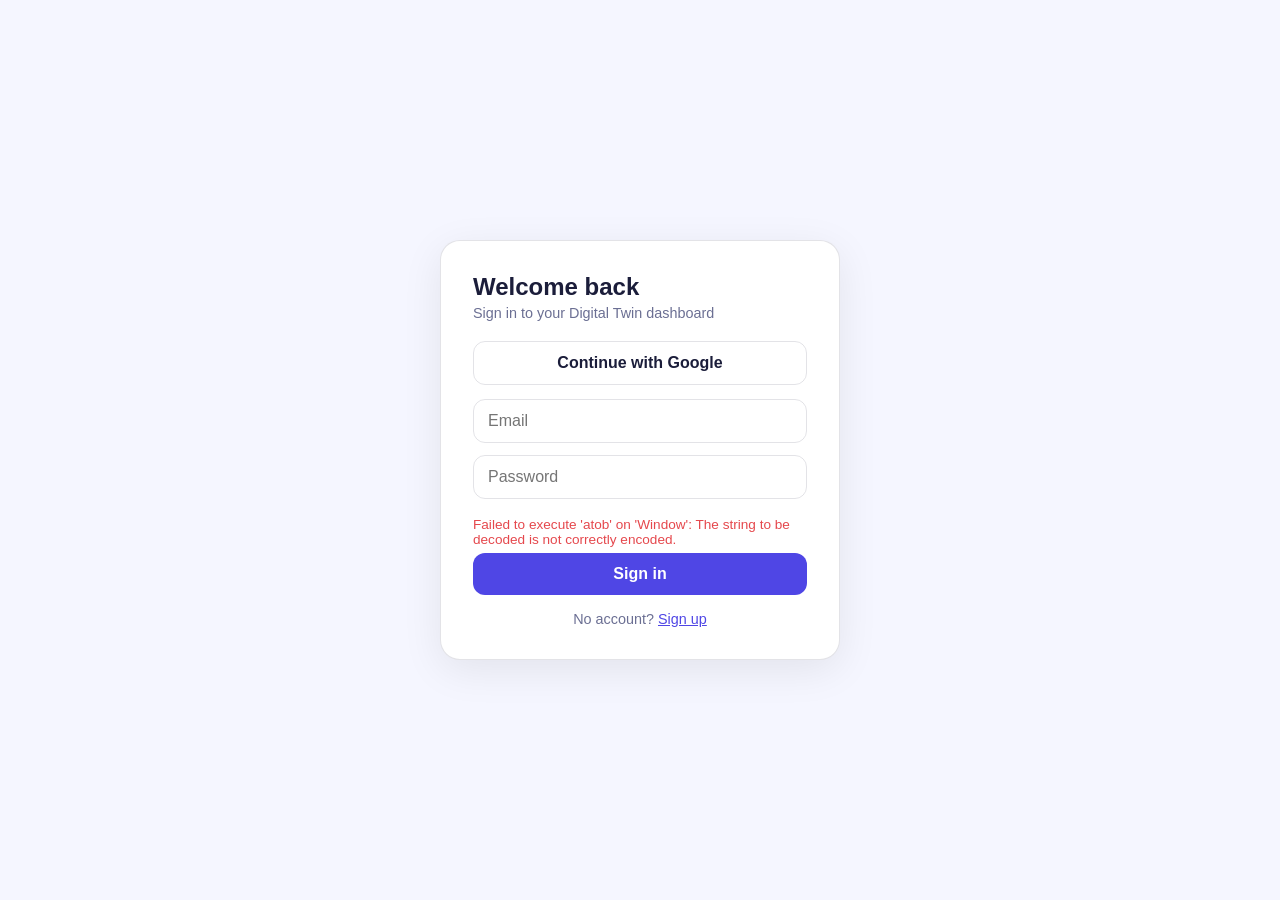
==== web_backend/templates/auth/sign_in.html @ a15146c2 "Add sign-in, sign-up, and SSO callback templates for user authentication" ====
<!doctype html><html lang="en"><head><meta charset="utf-8"><meta name="viewport" content="width=device-width,initial-scale=1"><title>Sign in</title><style>
:root{--bg:#f5f6ff;--card:#fff;--t:#1b1d3a;--m:#6b6f93;--a:#4f46e5;--b:rgba(27,29,58,.12)}
@media(prefers-color-scheme:dark){:root{--bg:#0f1020;--card:#191a33;--t:#f1f2ff;--m:#a0a4cc;--b:rgba(255,255,255,.12)}}
*{box-sizing:border-box}body{margin:0;min-height:100vh;display:grid;place-items:center;background:var(--bg);color:var(--t);font-family:Inter,'Segoe UI',sans-serif;padding:16px}
.c{width:100%;max-width:400px;background:var(--card);border:1px solid var(--b);border-radius:20px;padding:32px;box-shadow:0 10px 40px rgba(0,0,0,.08)}
h1{margin:0 0 4px;font-size:1.5rem}p.s{margin:0 0 20px;color:var(--m);font-size:.9rem}
input{width:100%;padding:12px 14px;margin-bottom:12px;border:1px solid var(--b);border-radius:12px;background:transparent;color:var(--t);font-size:1rem}
button{width:100%;padding:12px;border:0;border-radius:12px;background:var(--a);color:#fff;font-size:1rem;font-weight:600;cursor:pointer}
button.g{background:transparent;color:var(--t);border:1px solid var(--b);margin-bottom:14px}
.e{color:#e5484d;font-size:.85rem;min-height:1.2em;margin:6px 0}.f{text-align:center;margin-top:16px;font-size:.9rem;color:var(--m)}a{color:var(--a)}
</style></head><body><div class="c">
<h1>Welcome back</h1><p class="s">Sign in to your Digital Twin dashboard</p>
<button class="g" id="g">Continue with Google</button>
<input id="em" type="email" placeholder="Email" autocomplete="email"><input id="pw" type="password" placeholder="Password" autocomplete="current-password">
<div class="e" id="err"></div><button id="go">Sign in</button>
<div class="f" id="dev" style="display:none"><a href="/dashboard">Continue in dev mode</a></div>
<div class="f">No account? <a href="/sign-up">Sign up</a></div></div><script>
const PK="{{ clerk_pk }}";
const $=id=>document.getElementById(id);
const err=m=>$("err").textContent=m||"";
async function loadClerk(){
  if(!PK){err("Clerk is not configured on this server.");$("dev").style.display="block";return null;}
  const host=atob(PK.split("_")[2]).slice(0,-1);
  await new Promise((ok,bad)=>{const s=document.createElement("script");s.async=true;s.crossOrigin="anonymous";
    s.setAttribute("data-clerk-publishable-key",PK);
    s.src="https://"+host+"/npm/@clerk/clerk-js@5/dist/clerk.browser.js";s.onload=ok;s.onerror=()=>bad(new Error("Could not load Clerk"));document.head.appendChild(s);});
  await window.Clerk.load();return window.Clerk;
}
async function finish(clerk,sessionId){
  await clerk.setActive({session:sessionId});
  const u=clerk.user,email=u.primaryEmailAddress?u.primaryEmailAddress.emailAddress:"";
  await fetch("/api/auth/session",{method:"POST",headers:{"Content-Type":"application/json"},body:JSON.stringify({clerk_user_id:u.id,email})});
  location.href="/dashboard";
}
function msg(e){return (e.errors&&e.errors[0]&&(e.errors[0].longMessage||e.errors[0].message))||e.message||"Something went wrong";}
async function google(clerk,mode){
  try{const r=location.origin+"/sso-callback";
    const f=mode==="up"?clerk.client.signUp:clerk.client.signIn;
    await f.authenticateWithRedirect({strategy:"oauth_google",redirectUrl:r,redirectUrlComplete:r});}catch(e){err(msg(e));}
}
</script>
<script>
let C=null;loadClerk().then(c=>C=c).catch(e=>err(e.message));
$("go").onclick=async()=>{err("");if(!C)return err("Clerk not ready");
 try{const r=await C.client.signIn.create({identifier:$("em").value.trim(),password:$("pw").value});
  if(r.status==="complete")await finish(C,r.createdSessionId);else err("Extra verification needed: "+r.status);}catch(e){err(msg(e));}};
$("g").onclick=()=>C?google(C,"in"):err("Clerk not ready");
</script></body></html>
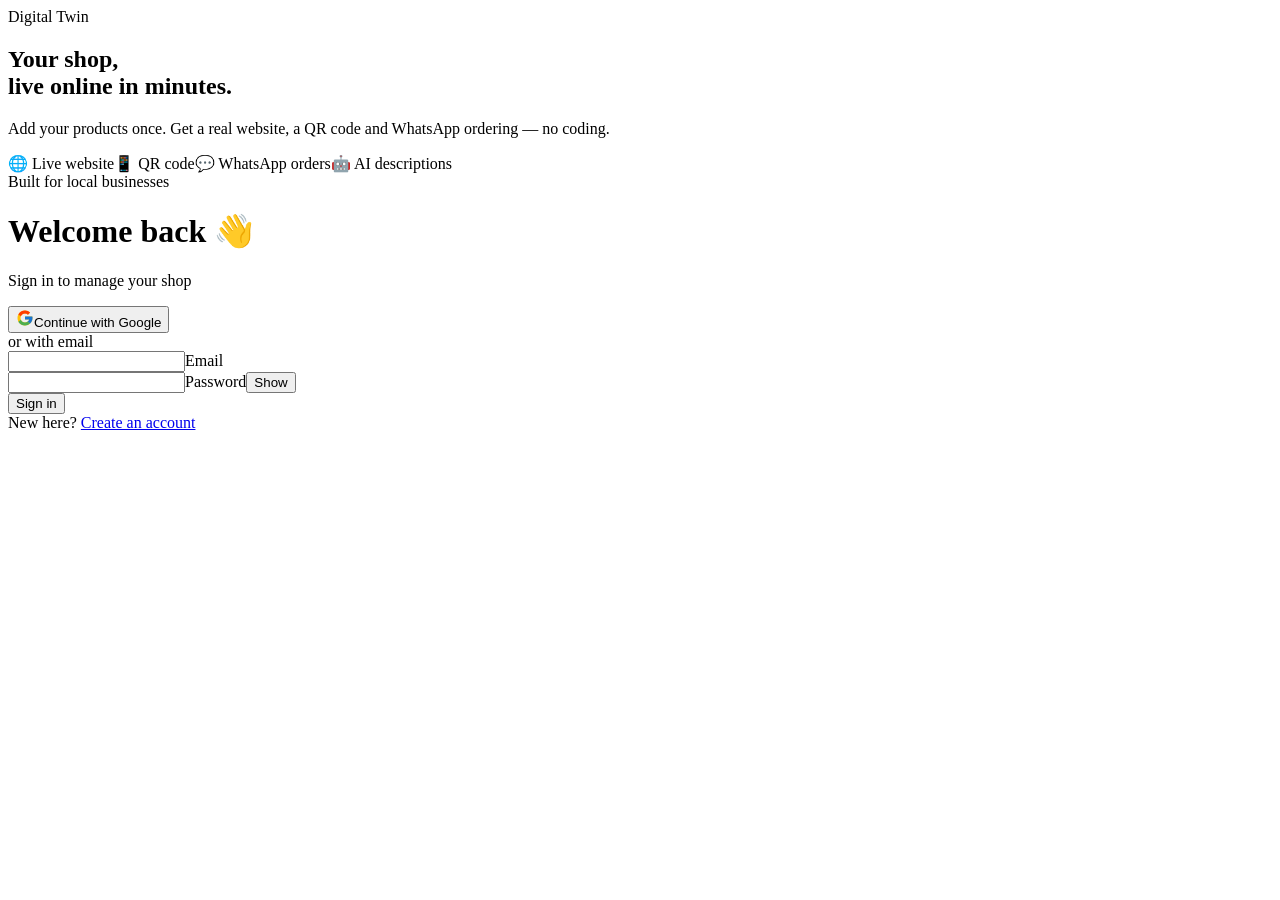
==== commit 494868b3: "Add authentication styles and scripts, along with favicon and logo SVGs - Created auth.css for styli" ====
--- a/web_backend/templates/auth/sign_in.html
+++ b/web_backend/templates/auth/sign_in.html
@@ -1,48 +1,18 @@
-<!doctype html><html lang="en"><head><meta charset="utf-8"><meta name="viewport" content="width=device-width,initial-scale=1"><title>Sign in</title><style>
-:root{--bg:#f5f6ff;--card:#fff;--t:#1b1d3a;--m:#6b6f93;--a:#4f46e5;--b:rgba(27,29,58,.12)}
-@media(prefers-color-scheme:dark){:root{--bg:#0f1020;--card:#191a33;--t:#f1f2ff;--m:#a0a4cc;--b:rgba(255,255,255,.12)}}
-*{box-sizing:border-box}body{margin:0;min-height:100vh;display:grid;place-items:center;background:var(--bg);color:var(--t);font-family:Inter,'Segoe UI',sans-serif;padding:16px}
-.c{width:100%;max-width:400px;background:var(--card);border:1px solid var(--b);border-radius:20px;padding:32px;box-shadow:0 10px 40px rgba(0,0,0,.08)}
-h1{margin:0 0 4px;font-size:1.5rem}p.s{margin:0 0 20px;color:var(--m);font-size:.9rem}
-input{width:100%;padding:12px 14px;margin-bottom:12px;border:1px solid var(--b);border-radius:12px;background:transparent;color:var(--t);font-size:1rem}
-button{width:100%;padding:12px;border:0;border-radius:12px;background:var(--a);color:#fff;font-size:1rem;font-weight:600;cursor:pointer}
-button.g{background:transparent;color:var(--t);border:1px solid var(--b);margin-bottom:14px}
-.e{color:#e5484d;font-size:.85rem;min-height:1.2em;margin:6px 0}.f{text-align:center;margin-top:16px;font-size:.9rem;color:var(--m)}a{color:var(--a)}
-</style></head><body><div class="c">
-<h1>Welcome back</h1><p class="s">Sign in to your Digital Twin dashboard</p>
-<button class="g" id="g">Continue with Google</button>
-<input id="em" type="email" placeholder="Email" autocomplete="email"><input id="pw" type="password" placeholder="Password" autocomplete="current-password">
-<div class="e" id="err"></div><button id="go">Sign in</button>
-<div class="f" id="dev" style="display:none"><a href="/dashboard">Continue in dev mode</a></div>
-<div class="f">No account? <a href="/sign-up">Sign up</a></div></div><script>
-const PK="{{ clerk_pk }}";
-const $=id=>document.getElementById(id);
-const err=m=>$("err").textContent=m||"";
-async function loadClerk(){
-  if(!PK){err("Clerk is not configured on this server.");$("dev").style.display="block";return null;}
-  const host=atob(PK.split("_")[2]).slice(0,-1);
-  await new Promise((ok,bad)=>{const s=document.createElement("script");s.async=true;s.crossOrigin="anonymous";
-    s.setAttribute("data-clerk-publishable-key",PK);
-    s.src="https://"+host+"/npm/@clerk/clerk-js@5/dist/clerk.browser.js";s.onload=ok;s.onerror=()=>bad(new Error("Could not load Clerk"));document.head.appendChild(s);});
-  await window.Clerk.load();return window.Clerk;
-}
-async function finish(clerk,sessionId){
-  await clerk.setActive({session:sessionId});
-  const u=clerk.user,email=u.primaryEmailAddress?u.primaryEmailAddress.emailAddress:"";
-  await fetch("/api/auth/session",{method:"POST",headers:{"Content-Type":"application/json"},body:JSON.stringify({clerk_user_id:u.id,email})});
-  location.href="/dashboard";
-}
-function msg(e){return (e.errors&&e.errors[0]&&(e.errors[0].longMessage||e.errors[0].message))||e.message||"Something went wrong";}
-async function google(clerk,mode){
-  try{const r=location.origin+"/sso-callback";
-    const f=mode==="up"?clerk.client.signUp:clerk.client.signIn;
-    await f.authenticateWithRedirect({strategy:"oauth_google",redirectUrl:r,redirectUrlComplete:r});}catch(e){err(msg(e));}
-}
-</script>
-<script>
-let C=null;loadClerk().then(c=>C=c).catch(e=>err(e.message));
-$("go").onclick=async()=>{err("");if(!C)return err("Clerk not ready");
+<!doctype html><html lang="en"><head><meta charset="utf-8"><meta name="viewport" content="width=device-width,initial-scale=1"><title>Sign in — Digital Twin</title><link rel="icon" href="/static/favicon.svg"><link rel="stylesheet" href="/static/auth.css"></head><body><aside class="hero"><div class="grid"></div><i class="orb o1"></i><i class="orb o2"></i><i class="orb o3"></i>
+<div class="brand"><img src="/static/logo.svg" alt="">Digital Twin</div>
+<div class="pitch"><h2>Your shop,<br>live online in minutes.</h2><p>Add your products once. Get a real website, a QR code and WhatsApp ordering — no coding.</p>
+<div class="chips"><span class="chip">🌐 Live website</span><span class="chip">📱 QR code</span><span class="chip">💬 WhatsApp orders</span><span class="chip">🤖 AI descriptions</span></div></div>
+<div class="foot">Built for local businesses</div></aside><main class="side"><div class="card"><h1>Welcome back 👋</h1><p class="sub">Sign in to manage your shop</p>
+<button class="gbtn" id="g"><svg width="18" height="18" viewBox="0 0 48 48"><path fill="#FFC107" d="M43.6 20H24v8h11.3C33.7 33.1 29.3 36 24 36c-6.6 0-12-5.4-12-12s5.4-12 12-12c3 0 5.8 1.1 7.9 3l5.7-5.7C34 6.1 29.3 4 24 4 13 4 4 13 4 24s9 20 20 20 20-9 20-20c0-1.3-.1-2.7-.4-4z"/><path fill="#FF3D00" d="M6.3 14.7l6.6 4.8C14.7 15.1 19 12 24 12c3 0 5.8 1.1 7.9 3l5.7-5.7C34 6.1 29.3 4 24 4 16.3 4 9.7 8.3 6.3 14.7z"/><path fill="#4CAF50" d="M24 44c5.2 0 9.9-2 13.4-5.2l-6.2-5.2C29.2 35.1 26.7 36 24 36c-5.3 0-9.7-3-11.3-7.3l-6.5 5C9.5 39.6 16.2 44 24 44z"/><path fill="#1976D2" d="M43.6 20H24v8h11.3c-.8 2.2-2.2 4.1-4.1 5.6l6.2 5.2C37 39.2 44 34 44 24c0-1.3-.1-2.7-.4-4z"/></svg>Continue with Google</button><div class="or">or with email</div>
+<div class="fl"><input id="em" type="email" placeholder=" " autocomplete="email"><label>Email</label></div>
+<div class="fl"><input id="pw" type="password" placeholder=" " autocomplete="current-password"><label>Password</label><button class="eye" type="button">Show</button></div>
+<div class="err" id="err"></div><button class="btn" id="go">Sign in</button>
+<div class="alt" id="dev" style="display:none"><a href="/dashboard">Continue in dev mode</a></div>
+<div class="alt">New here? <a href="/sign-up">Create an account</a></div></div></main>
+<script>const PK="{{ clerk_pk }}";</script><script src="/static/auth.js"></script>
+<script>eyes();let C=null;loadClerk(PK).then(c=>{C=c;if(C&&C.user&&C.session&&!location.search.includes("force"))syncAndGo(C)}).catch(e=>err(e.message));
+$("go").onclick=async()=>{err("");if(!C)return err("Clerk not ready");busy($("go"),true);
  try{const r=await C.client.signIn.create({identifier:$("em").value.trim(),password:$("pw").value});
-  if(r.status==="complete")await finish(C,r.createdSessionId);else err("Extra verification needed: "+r.status);}catch(e){err(msg(e));}};
+  if(r.status==="complete")await finish(C,r.createdSessionId);else err("Extra verification needed: "+r.status)}catch(e){err(msg(e))}busy($("go"),false)};
 $("g").onclick=()=>C?google(C,"in"):err("Clerk not ready");
-</script></body></html>+document.addEventListener("keydown",e=>{if(e.key==="Enter")$("go").click()});</script></body></html>
